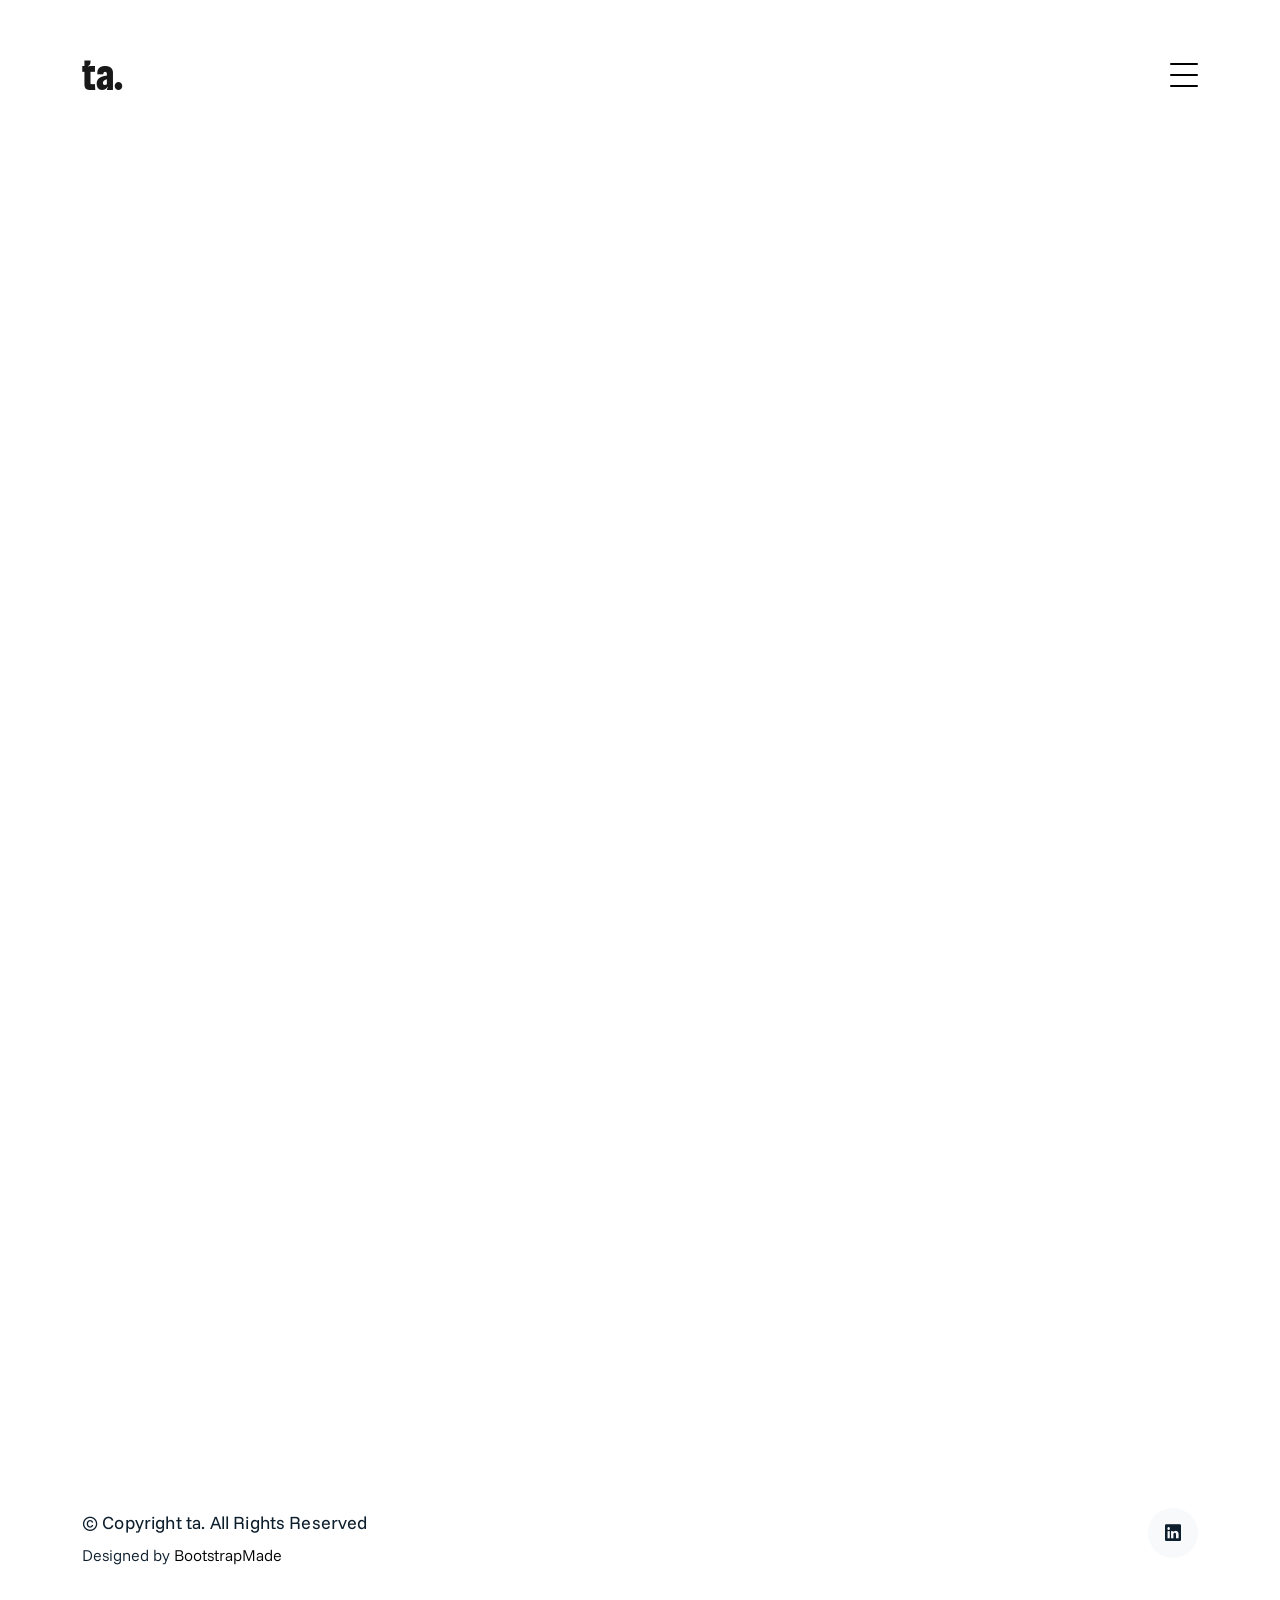
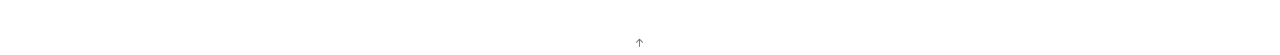
==== about.html @ cf8adab6 "shorten skills" ====
<!DOCTYPE html>
<html lang="en">

<head>
  <meta charset="utf-8">
  <meta content="width=device-width, initial-scale=1.0" name="viewport">

  <title>ta. - About</title>
  <meta content="" name="description">
  <meta content="" name="keywords">

  <!-- Favicons -->
  <link href="assets/img/favicon.png" rel="icon">
  <link href="assets/img/apple-touch-icon.png" rel="apple-touch-icon">

  <!-- Google Fonts -->
  <link rel="preconnect" href="https://fonts.googleapis.com">
  <link rel="preconnect" href="https://fonts.gstatic.com" crossorigin>
  <link href="https://fonts.googleapis.com/css2?family=Boldonse&family=Funnel+Sans:ital,wght@0,300..800;1,300..800&display=swap" rel="stylesheet">
    

  <!-- Vendor CSS Files -->
  <link href="assets/vendor/aos/aos.css" rel="stylesheet">
  <link href="assets/vendor/bootstrap/css/bootstrap.min.css" rel="stylesheet">
  <link href="assets/vendor/bootstrap-icons/bootstrap-icons.css" rel="stylesheet">
  <link href="assets/vendor/swiper/swiper-bundle.min.css" rel="stylesheet">

  <!-- Template Main CSS File -->
  <link href="assets/css/style.css" rel="stylesheet">

  <!-- =======================================================
  * Template Name: MyPortfolio - v4.6.0
  * Template URL: https://bootstrapmade.com/myportfolio-bootstrap-portfolio-website-template/
  * Author: BootstrapMade.com
  * License: https://bootstrapmade.com/license/
  ======================================================== -->
</head>

<body>

  <!-- ======= Navbar ======= -->
  <div class="collapse navbar-collapse custom-navmenu" id="main-navbar">
    <div class="container py-2 py-md-5">
      <div class="row align-items-start">
        <div class="col-md-2">
          <ul class="custom-menu">
            <li class="active"><a href="index.html">Home</a></li>
            <li><a href="about.html">About Me</a></li>
            <!-- <li><a href="services.html">Services</a></li> -->
            <!-- <li><a href="works.html">Projects</a></li> -->
            <!-- <li><a href="contact.html">Contact</a></li> -->
          </ul>
        </div>
        <div class="col-md-6 d-none d-md-block  mr-auto">
          <div class="tweet d-flex">
            <!-- <a class="bi bi-twitter text-white mt-2 mr-3" href="https://twitter.com/tim_abiok">&nbsp;</a> -->
            <a class="bi bi-linkedin text-white mt-2 mr-3" href="https://www.linkedin.com/in/tim-abiok/">&nbsp;</a>
            <!-- <a class="bi bi-instagram text-white mt-2 mr-3" href="https://www.instagram.com/a.bi.ok/">&nbsp;</a> -->
            <a class="bi bi-github text-white mt-2 mr-3" href="https://github.com/a-bi-ok">&nbsp;</a>
            <!-- <a class="bi bi-facebook text-white mt-2 mr-3" href="https://www.facebook.com/Tim.Abiok">&nbsp;</a> -->

            <div>
              <!--<p><em><a href="#">t.co/v82jsk</a></em></p>-->
            </div>
          </div>
        </div>
        <div class="col-md-4 d-none d-md-block">
          <h3>Let's collaborate</h3>
          <p>I am a knowledge ethusiast passionate about learning and sharing. Send me an email at <br> <a href="#">tim.abiok@gmail.com</a></p>
        </div>
      </div>

    </div>
  </div>

  <nav class="navbar navbar-light custom-navbar">
    <div class="container">
      <a class="navbar-brand boldonse-regular" href="index.html">ta.</a>
      <a href="#" class="burger" data-bs-toggle="collapse" data-bs-target="#main-navbar">
        <span></span>
      </a>
    </div>
  </nav>

  <main id="main">

    <section class="section pb-5">
      <div class="container">
        <div class="row mb-5 align-items-end">
          <div class="col-md-6" data-aos="fade-up">

            <h2>About Me</h2>
            <p class="mb-0">I'm a full-stack engineer dedicated to delivering enterprise cloud native solutions.</p>
          </div>

        </div>

        <div class="row">
          <div class="col-md-4 ml-auto order-2" data-aos="fade-up">
            <h3 class="h3 mb-4">Skills</h3>
            <ul class="list-unstyled">
              <li class="mb-3">
                <div class="d-flex mb-1">
                  <strong>Java - Spring/Weka</strong>
                  <span class="ml-auto">80%</span>
                </div>
                <div class="progress custom-progress">
                  <div class="progress-bar" role="progressbar" style="width: 80%" aria-valuenow="80" aria-valuemin="0" aria-valuemax="100"></div>
                </div>
              </li>
              <li class="mb-3">
                <div class="d-flex mb-1">
                  <strong>ESRI</strong>
                  <span class="ml-auto">80%</span>
                </div>
                <div class="progress custom-progress">
                  <div class="progress-bar" role="progressbar" style="width: 80%" aria-valuenow="80" aria-valuemin="0" aria-valuemax="100"></div>
                </div>
              </li>
              <li class="mb-3">
                <div class="d-flex mb-1">
                  <strong>Databases - sql/nosql</strong>
                  <span class="ml-auto">96%</span>
                </div>
                <div class="progress custom-progress">
                  <div class="progress-bar" role="progressbar" style="width: 96%" aria-valuenow="96" aria-valuemin="0" aria-valuemax="100"></div>
                </div>
              </li>
              <li class="mb-3">
                <div class="d-flex mb-1">
                  <strong>HTML5/CSS3</strong>
                  <span class="ml-auto">99%</span>
                </div>
                <div class="progress custom-progress">
                  <div class="progress-bar" role="progressbar" style="width: 99%" aria-valuenow="99" aria-valuemin="0" aria-valuemax="100"></div>
                </div>
              </li>
              <li class="mb-3">
                <div class="d-flex mb-1">
                  <strong>Javascript - NodeJS/React/TypeScript</strong>
                  <span class="ml-auto">87%</span>
                </div>
                <div class="progress custom-progress">
                  <div class="progress-bar" role="progressbar" style="width: 87%" aria-valuenow="87" aria-valuemin="0" aria-valuemax="100"></div>
                </div>
              </li>
              <li class="mb-3">
                <div class="d-flex mb-1">
                  <strong>Python - Kedro/Pandas</strong>
                  <span class="ml-auto">85%</span>
                </div>
                <div class="progress custom-progress">
                  <div class="progress-bar" role="progressbar" style="width: 85%" aria-valuenow="85" aria-valuemin="0" aria-valuemax="100"></div>
                </div>
              </li>
              <li class="mb-3">
                <div class="d-flex mb-1">
                  <strong>Scripting - Shell/Ansible</strong>
                  <span class="ml-auto">88%</span>
                </div>
                <div class="progress custom-progress">
                  <div class="progress-bar" role="progressbar" style="width: 88%" aria-valuenow="88" aria-valuemin="0" aria-valuemax="100"></div>
                </div>
              </li>
              <li class="mb-3">
                <div class="d-flex mb-1">
                  <strong>Containerization - EKS/ECS</strong>
                  <span class="ml-auto">80%</span>
                </div>
                <div class="progress custom-progress">
                  <div class="progress-bar" role="progressbar" style="width: 80%" aria-valuenow="80" aria-valuemin="0" aria-valuemax="100"></div>
                </div>
              </li>
              <li class="mb-3">
                <div class="d-flex mb-1">
                  <strong>Cloud - AWS/GCP</strong>
                  <span class="ml-auto">70%</span>
                </div>
                <div class="progress custom-progress">
                  <div class="progress-bar" role="progressbar" style="width: 70%" aria-valuenow="70" aria-valuemin="0" aria-valuemax="100"></div>
                </div>
              </li>
              <li class="mb-3">
                <div class="d-flex mb-1">
                  <strong>CI/CD Pipelines- GitHub/GitLab</strong>
                  <span class="ml-auto">70%</span>
                </div>
                <div class="progress custom-progress">
                  <div class="progress-bar" role="progressbar" style="width: 70%" aria-valuenow="70" aria-valuemin="0" aria-valuemax="100"></div>
                </div>
              </li>
              <li class="mb-3">
                <div class="d-flex mb-1">
                  <strong>Terraform/Cloudformation</strong>
                  <span class="ml-auto">90%</span>
                </div>
                <div class="progress custom-progress">
                  <div class="progress-bar" role="progressbar" style="width: 90%" aria-valuenow="90" aria-valuemin="0" aria-valuemax="100"></div>
                </div>
              </li>
            </ul>
          </div>

          <div class="col-md-7 mb-5 mb-md-0" data-aos="fade-up">
            <p><img src="assets/img/person_1_sq.png" alt="Image" class="img-fluid"></p>
            <p>I am a Cloud Engineer at Booz Allen Hamilton, holding a Master of Science in Software Development from Boston University and a Bachelor of Science in Geological Engineering from the Kwame Nkrumah University of Science and Technology in Ghana.
            </p>
            <p>I began my career as a GIS Geologist, leading multicultural teams for fortune 100 gold mining companies, and later served in the U.S. Navy. I transitioned into software engineering as a ServiceNow developer before moving into cloud engineering. In this role, I have designed and implemented cloud-native architectures on AWS, GCS and AZURE while working with both McKinsey & Company and Booz Allen Hamilton, applying modern technologies to solve complex business challenges.
            </p>
            <p><a href="assets/doc/TIMOTHY-ABIOK-RESUME.docx" class="readmore">Download my CV</a></p>
          </div>

        </div>

      </div>

    </section>

  </main><!-- End #main -->

  <!-- ======= Footer ======= -->
  <footer class="footer" role="contentinfo">
    <div class="container">
      <div class="row">
        <div class="col-sm-6">
          <p class="mb-1">&copy; Copyright ta. All Rights Reserved</p>
          <div class="credits">
            <!--
            All the links in the footer should remain intact.
            You can delete the links only if you purchased the pro version.
            Licensing information: https://bootstrapmade.com/license/
            Purchase the pro version with working PHP/AJAX contact form: https://bootstrapmade.com/buy/?theme=MyPortfolio
          -->
            Designed by <a href="https://bootstrapmade.com/">BootstrapMade</a>
          </div>
        </div>
        <div class="col-sm-6 social text-md-end">
          <!-- <a href="#"><span class="bi bi-twitter"></span></a> -->
          <!-- <a href="#"><span class="bi bi-facebook"></span></a> -->
          <!-- <a href="#"><span class="bi bi-instagram"></span></a> -->
          <a href="#"><span class="bi bi-linkedin"></span></a>
        </div>
      </div>
    </div>
  </footer>

  <a href="#" class="back-to-top d-flex align-items-center justify-content-center"><i class="bi bi-arrow-up-short"></i></a>

  <!-- Vendor JS Files -->
  <script src="assets/vendor/aos/aos.js"></script>
  <script src="assets/vendor/bootstrap/js/bootstrap.bundle.min.js"></script>
  <script src="assets/vendor/isotope-layout/isotope.pkgd.min.js"></script>
  <script src="assets/vendor/php-email-form/validate.js"></script>
  <script src="assets/vendor/swiper/swiper-bundle.min.js"></script>

  <!-- Template Main JS File -->
  <script src="assets/js/main.js"></script>

</body>

</html>
---- assets/css/style.css ----
/**
* Template Name: MyPortfolio - v4.6.0
* Template URL: https://bootstrapmade.com/myportfolio-bootstrap-portfolio-website-template/
* Author: BootstrapMade.com
* License: https://bootstrapmade.com/license/
*/

/*--------------------------------------------------------------
# General
--------------------------------------------------------------*/
body {
  font-family: "Funnel Sans", sans-serif;
  color: #0d1e2d;
  font-optical-sizing: auto;
  font-weight: 300;
}

p {
  font-optical-sizing: auto;
  font-weight: 400;
  font-style: normal;
  font-size: 1.125rem;      /* ~18px */
  line-height: 1.7;         /* airy like Medium */
  letter-spacing: 0.01rem;  /* subtle */
}

a {
  color: #777;
  text-decoration: none;
}

a:hover {
  color: #000;
}

h1, h2, h3, h4, h5, h6, .font-heading {
  font-family: "Funnel Sans", sans-serif;
  font-optical-sizing: auto;
  font-style: normal;
}

.section {
  padding: 7rem 0;
}

.boldonse-regular {
  font-family: "Boldonse", system-ui;
  font-weight: 400;
  font-style: normal;
}


.filters a {
  text-decoration: none;
  color: #000;
  display: inline-block;
  padding-left: 10px;
  padding-right: 10px;
  position: relative;
}
.filters a:hover, .filters a:focus, .filters a:active {
  text-decoration: none;
}
.filters a:hover:before {
  content: "";
  position: absolute;
  left: 10px;
  right: 10px;
  bottom: 0;
  height: 1px;
  background-color: #000;
}
.filters a.active {
  color: #000;
}
.filters a.active:before {
  content: "";
  position: absolute;
  left: 10px;
  right: 10px;
  bottom: 0;
  height: 1px;
  background-color: #000;
}

.item {
  border: none;
  margin-bottom: 30px;
}
.item .item-wrap {
  display: block;
  position: relative;
  overflow: hidden;
}
.item .item-wrap:after {
  z-index: 2;
  position: absolute;
  content: "";
  top: 0;
  left: 0;
  right: 0;
  bottom: 0;
  background: rgba(0, 0, 0, 0.4);
  visibility: hidden;
  opacity: 0;
  transition: 0.3s all ease-in-out;
}
.item .item-wrap img {
  transition: 0.3s transform ease;
  transform: scale(1);
}
.item .item-wrap > .work-info {
  position: absolute;
  top: 50%;
  width: 100%;
  text-align: center;
  z-index: 3;
  transform: translateY(-50%);
  color: #fff;
  opacity: 0;
  visibility: hidden;
  margin-top: 20px;
  transition: 0.3s all ease;
}
.item .item-wrap > .work-info h3 {
  font-size: 20px;
  margin-bottom: 0;
}
.item .item-wrap > .work-info span {
  font-size: 14px;
  text-transform: uppercase;
  letter-spacing: 0.2rem;
}
.item .item-wrap:hover {
  text-decoration: none;
}
.item .item-wrap:hover img {
  transform: scale(1.05);
}
.item .item-wrap:hover:after {
  opacity: 1;
  visibility: visible;
}
.item .item-wrap:hover .work-info {
  margin-top: 0px;
  opacity: 1;
  visibility: visible;
}

.testimonial-wrap {
  padding: 50px 50px 80px 50px;
  background: #eceff2;
}
.testimonial-wrap .testimonial {
  text-align: center;
  max-width: 500px;
  margin: 0 auto;
}
.testimonial-wrap .testimonial img {
  border-radius: 50%;
  width: 120px;
  margin: 0 auto 30px auto;
}
.testimonial-wrap .testimonial blockquote p {
  font-size: 20px;
}

.h3 {
  font-size: 20px;
}

.h4 {
  font-size: 16px;
}

.heading {
  font-size: 28px;
}

.readmore {
  display: inline-block;
  border: 1px solid #000;
  padding: 10px 15px;
  font-size: 12px;
  text-transform: uppercase;
  color: #000;
  transition: 0.2s all ease;
  font-weight: 700;
}
.readmore:active, .readmore:focus, .readmore:hover {
  outline: none;
}
.readmore:hover {
  color: #fff;
  text-decoration: none;
  background: #000;
}

.testimonials-slider .swiper-pagination {
  margin-top: -60px;
  position: relative;
}
.testimonials-slider .swiper-pagination .swiper-pagination-bullet {
  width: 12px;
  height: 12px;
  background-color: rgba(13, 30, 45, 0.3);
  opacity: 1;
}
.testimonials-slider .swiper-pagination .swiper-pagination-bullet-active {
  background-color: rgba(13, 30, 45, 0.6);
}

.sticky-content {
  position: sticky;
  position: -webkit-sticky;
  top: 0;
  /* required */
}

.list-line li {
  margin-bottom: 10px;
  position: relative;
  padding-left: 30px;
}
.list-line li:before {
  content: "";
  position: absolute;
  left: 0;
  top: 0.7rem;
  width: 10px;
  height: 2px;
  background: #000;
}

.form-control {
  border-radius: 0;
  background: #f8f9fa;
  border: 1px solid transparent;
  padding-top: 10px !important;
  padding-bottom: 10px !important;
}
.form-control:active, .form-control:focus {
  background: #eff1f4;
  outline: none;
  box-shadow: none;
  border: 1px solid transparent;
}

.custom-progress {
  height: 7px;
  border-radius: 0;
}
.custom-progress .progress-bar {
  background: #000;
}

/* Services */
.services i {
  font-size: 40px;
}
.services h4 {
  padding-top: 10px;
}

/* Contact Form */
.php-email-form .error-message {
  display: none;
  color: #fff;
  background: #ed3c0d;
  text-align: left;
  padding: 15px;
  font-weight: 600;
}
.php-email-form .error-message br + br {
  margin-top: 25px;
}
.php-email-form .sent-message {
  display: none;
  color: #fff;
  background: #18d26e;
  text-align: center;
  padding: 15px;
  font-weight: 600;
}
.php-email-form .loading {
  display: none;
  background: #fff;
  text-align: center;
  padding: 15px;
}
.php-email-form .loading:before {
  content: "";
  display: inline-block;
  border-radius: 50%;
  width: 24px;
  height: 24px;
  margin: 0 10px -6px 0;
  border: 3px solid #18d26e;
  border-top-color: #eee;
  -webkit-animation: animate-loading 1s linear infinite;
  animation: animate-loading 1s linear infinite;
}

@-webkit-keyframes animate-loading {
  0% {
    transform: rotate(0deg);
  }
  100% {
    transform: rotate(360deg);
  }
}

@keyframes animate-loading {
  0% {
    transform: rotate(0deg);
  }
  100% {
    transform: rotate(360deg);
  }
}
/*--------------------------------------------------------------
# Header
--------------------------------------------------------------*/
/* Custom Navmenu */
.custom-navmenu {
  background: #0d1e2d;
}
.custom-navmenu .custom-menu, .custom-navmenu .custom-menu li {
  padding: 0;
  margin: 0;
  list-style: none;
}
.custom-navmenu .custom-menu li {
  margin-bottom: 0;
  font-size: 20px;
}
.custom-navmenu .custom-menu li a {
  color: #fff;
  padding: 10px 0 !important;
}
.custom-navmenu .custom-menu li a:hover {
  text-decoration: none;
}
.custom-navmenu .custom-menu li.active a {
  text-decoration: underline;
}
.custom-navmenu h3 {
  font-size: 20px;
  color: #fff;
}
.custom-navmenu p {
  color: rgba(255, 255, 255, 0.6);
}
.custom-navmenu a {
  color: rgba(255, 255, 255, 0.7);
}
.custom-navmenu a:hover {
  color: #fff;
}

/* Custom Navbar */
.custom-navbar {
  padding-top: 50px;
  width: 100%;
}
@media (max-width: 780px) {
  .custom-navbar > .container {
    padding-right: 0;
    padding-left: 0;
  }
}
.custom-navbar .navbar-brand {
  font-size: 1.7rem;
}

/* Burger */
.burger {
  width: 28px;
  height: 32px;
  cursor: pointer;
  position: relative;
}

.burger:before, .burger span, .burger:after {
  width: 100%;
  height: 2px;
  display: block;
  background: #000;
  border-radius: 2px;
  position: absolute;
  opacity: 1;
}

.burger:before, .burger:after {
  transition: top 0.35s cubic-bezier(0.23, 1, 0.32, 1), transform 0.35s cubic-bezier(0.23, 1, 0.32, 1), opacity 0.35s cubic-bezier(0.23, 1, 0.32, 1), background-color 1.15s cubic-bezier(0.86, 0, 0.07, 1);
  -webkit-transition: top 0.35s cubic-bezier(0.23, 1, 0.32, 1), -webkit-transform 0.35s cubic-bezier(0.23, 1, 0.32, 1), opacity 0.35s cubic-bezier(0.23, 1, 0.32, 1), background-color 1.15s cubic-bezier(0.86, 0, 0.07, 1);
  content: "";
}

.burger:before {
  top: 4px;
}

.burger span {
  top: 15px;
}

.burger:after {
  top: 26px;
}

/* Hover */
.burger:hover:before {
  top: 7px;
}

.burger:hover:after {
  top: 23px;
}

/* Click */
.burger.active span {
  opacity: 0;
}

.burger.active:before, .burger.active:after {
  top: 40%;
}

.burger.active:before {
  transform: rotate(45deg);
}

.burger.active:after {
  transform: rotate(-45deg);
}

.burger:focus {
  outline: none;
}

/*--------------------------------------------------------------
# Footer
--------------------------------------------------------------*/
.footer {
  padding: 0 0 4rem 0;
}
.footer a {
  color: #000;
}

.social a {
  display: inline-block;
  width: 50px;
  height: 50px;
  border-radius: 50%;
  background: #f8f9fa;
  position: relative;
  text-align: center;
  color: #0d1e2d;
}
.social a span {
  display: inline-block;
  left: 50%;
  position: absolute;
  top: 50%;
  transform: translate(-50%, -50%);
}
.social a:hover {
  color: #000;
}
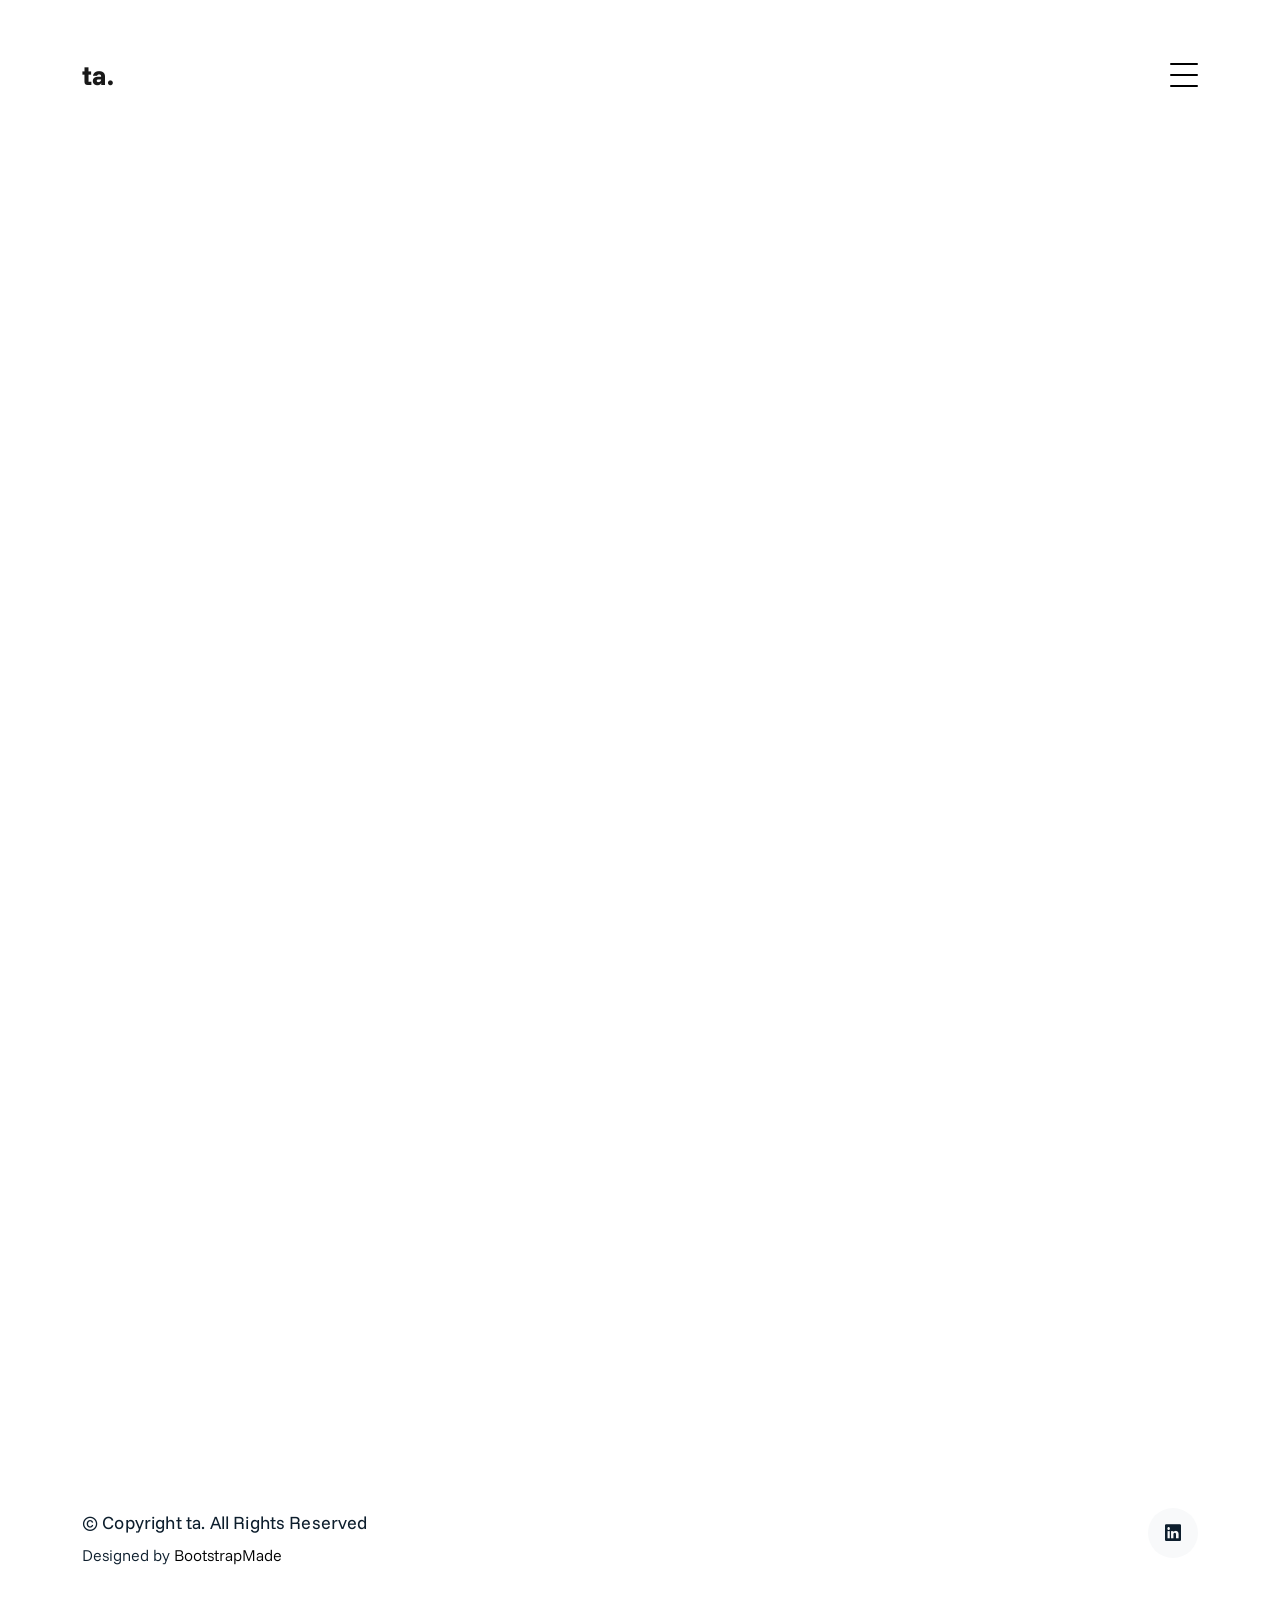
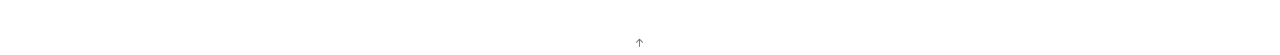
==== commit b1f2b034: "fix fonts" ====
--- a/about.html
+++ b/about.html
@@ -14,10 +14,10 @@
   <link href="assets/img/apple-touch-icon.png" rel="apple-touch-icon">
 
   <!-- Google Fonts -->
-  <link rel="preconnect" href="https://fonts.googleapis.com">
-  <link rel="preconnect" href="https://fonts.gstatic.com" crossorigin>
-  <link href="https://fonts.googleapis.com/css2?family=Boldonse&family=Funnel+Sans:ital,wght@0,300..800;1,300..800&display=swap" rel="stylesheet">
-    
+ <link rel="preconnect" href="https://fonts.googleapis.com">
+ <link rel="preconnect" href="https://fonts.gstatic.com" crossorigin>
+ <link href="https://fonts.googleapis.com/css2?family=Funnel+Sans:ital,wght@0,300..800;1,300..800&display=swap" rel="stylesheet">
+
 
   <!-- Vendor CSS Files -->
   <link href="assets/vendor/aos/aos.css" rel="stylesheet">
@@ -101,7 +101,7 @@
             <ul class="list-unstyled">
               <li class="mb-3">
                 <div class="d-flex mb-1">
-                  <strong>Java - Spring/Weka</strong>
+                  <strong>Java - Spring|Weka&nbsp;</strong>
                   <span class="ml-auto">80%</span>
                 </div>
                 <div class="progress custom-progress">
@@ -110,7 +110,7 @@
               </li>
               <li class="mb-3">
                 <div class="d-flex mb-1">
-                  <strong>ESRI</strong>
+                  <strong>ESRI&nbsp;</strong>
                   <span class="ml-auto">80%</span>
                 </div>
                 <div class="progress custom-progress">
@@ -119,7 +119,7 @@
               </li>
               <li class="mb-3">
                 <div class="d-flex mb-1">
-                  <strong>Databases - sql/nosql</strong>
+                  <strong>Databases - sql|nosql &nbsp;</strong>
                   <span class="ml-auto">96%</span>
                 </div>
                 <div class="progress custom-progress">
@@ -128,7 +128,7 @@
               </li>
               <li class="mb-3">
                 <div class="d-flex mb-1">
-                  <strong>HTML5/CSS3</strong>
+                  <strong>HTML5|CSS3&nbsp;</strong>
                   <span class="ml-auto">99%</span>
                 </div>
                 <div class="progress custom-progress">
@@ -137,7 +137,7 @@
               </li>
               <li class="mb-3">
                 <div class="d-flex mb-1">
-                  <strong>Javascript - NodeJS/React/TypeScript</strong>
+                  <strong>Javascript - NodeJS|React|TypeScript&nbsp;</strong>
                   <span class="ml-auto">87%</span>
                 </div>
                 <div class="progress custom-progress">
@@ -146,7 +146,7 @@
               </li>
               <li class="mb-3">
                 <div class="d-flex mb-1">
-                  <strong>Python - Kedro/Pandas</strong>
+                  <strong>Python - Kedro|Pandas</strong>
                   <span class="ml-auto">85%</span>
                 </div>
                 <div class="progress custom-progress">
@@ -155,7 +155,7 @@
               </li>
               <li class="mb-3">
                 <div class="d-flex mb-1">
-                  <strong>Scripting - Shell/Ansible</strong>
+                  <strong>Scripting - Shell|Ansible&nbsp;</strong>
                   <span class="ml-auto">88%</span>
                 </div>
                 <div class="progress custom-progress">
@@ -164,7 +164,7 @@
               </li>
               <li class="mb-3">
                 <div class="d-flex mb-1">
-                  <strong>Containerization - EKS/ECS</strong>
+                  <strong>Containerization - EKS|ECS|Docker&nbsp;</strong>
                   <span class="ml-auto">80%</span>
                 </div>
                 <div class="progress custom-progress">
@@ -173,7 +173,7 @@
               </li>
               <li class="mb-3">
                 <div class="d-flex mb-1">
-                  <strong>Cloud - AWS/GCP</strong>
+                  <strong>Cloud - AWS|GCP|Azure&nbsp;</strong>
                   <span class="ml-auto">70%</span>
                 </div>
                 <div class="progress custom-progress">
@@ -182,7 +182,7 @@
               </li>
               <li class="mb-3">
                 <div class="d-flex mb-1">
-                  <strong>CI/CD Pipelines- GitHub/GitLab</strong>
+                  <strong>CI/CD Pipelines- GitHub|GitLab&nbsp;</strong>
                   <span class="ml-auto">70%</span>
                 </div>
                 <div class="progress custom-progress">
@@ -191,7 +191,7 @@
               </li>
               <li class="mb-3">
                 <div class="d-flex mb-1">
-                  <strong>Terraform/Cloudformation</strong>
+                  <strong>Terraform|Cloudformation&nbsp;</strong>
                   <span class="ml-auto">90%</span>
                 </div>
                 <div class="progress custom-progress">
--- a/assets/css/style.css
+++ b/assets/css/style.css
@@ -44,9 +44,9 @@
 }
 
 .boldonse-regular {
-  font-family: "Boldonse", system-ui;
-  font-weight: 400;
-  font-style: normal;
+  font-family: "Funnel Sans", sans-serif;
+  font-style: bold;
+  font-weight: 800;
 }
 
 
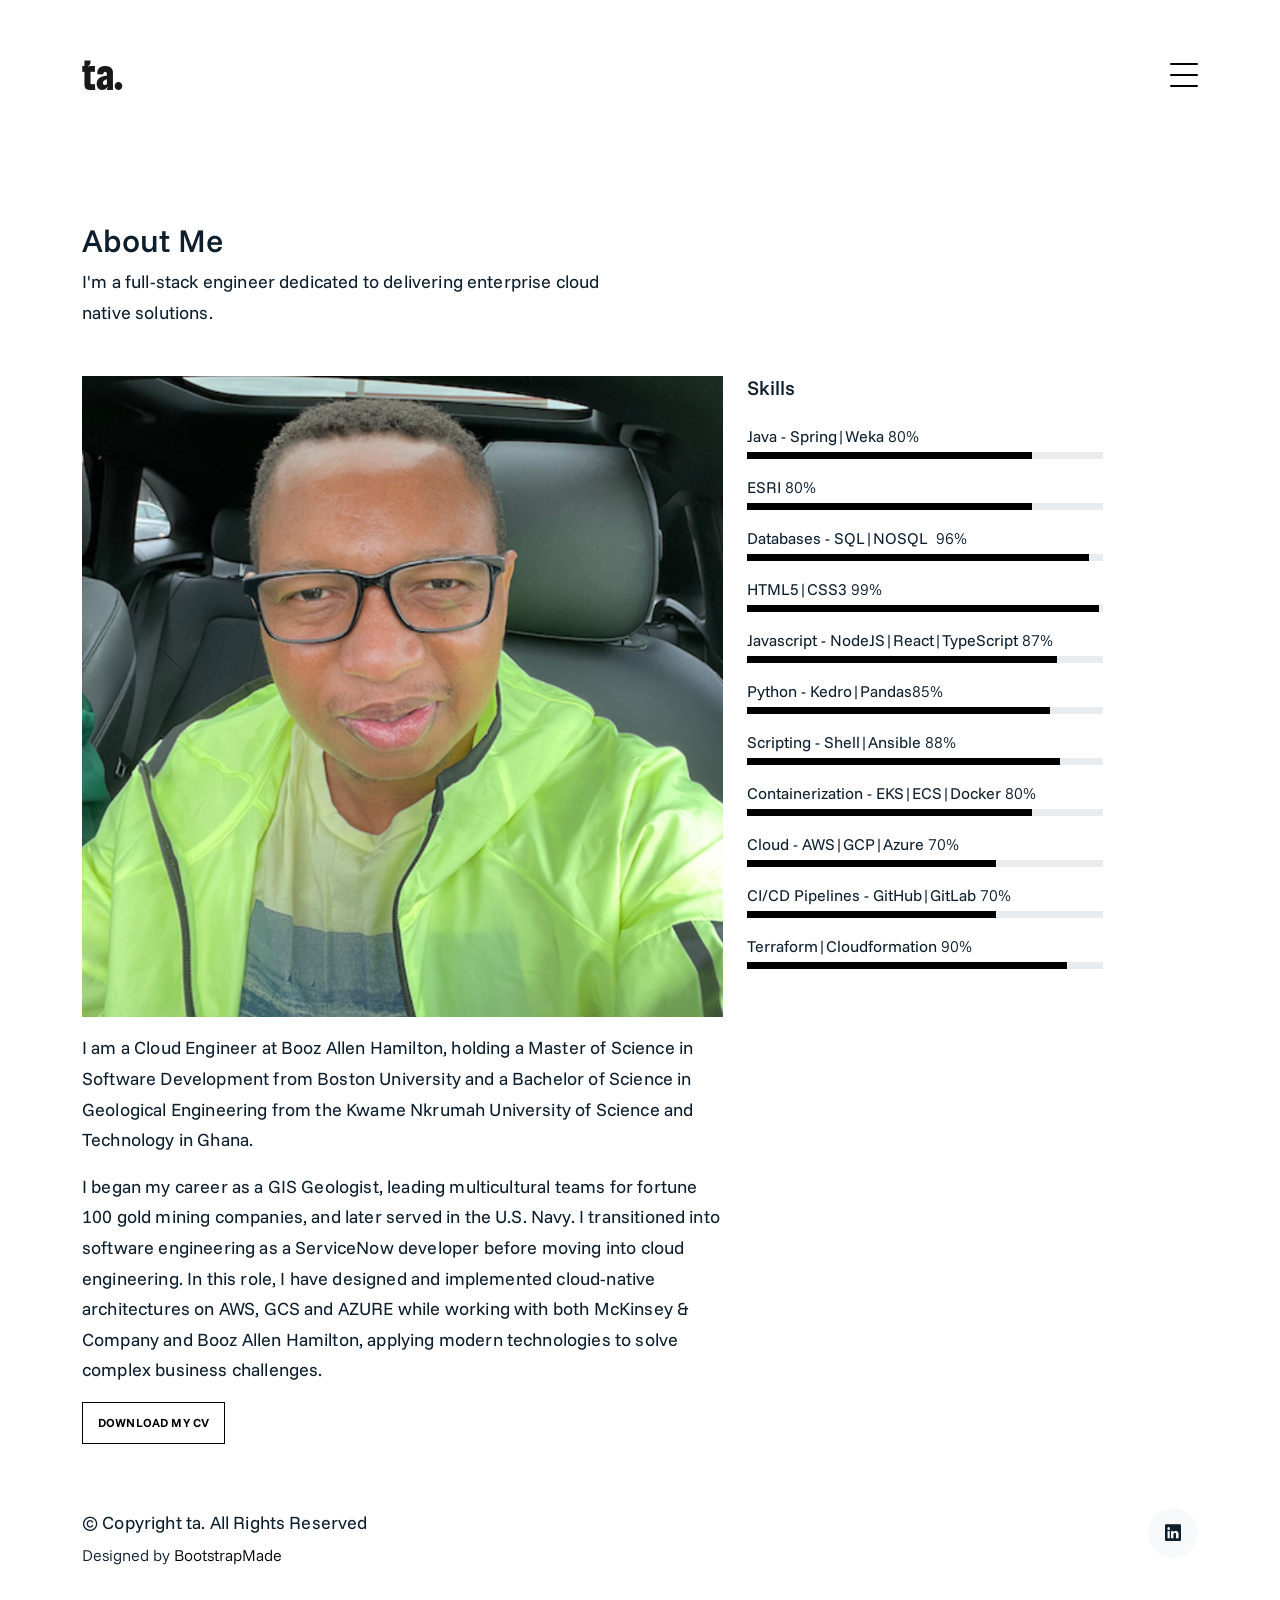
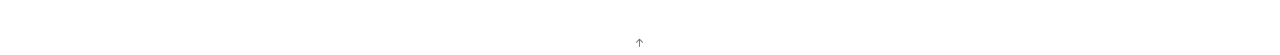
==== commit e630af7c: "update style" ====
--- a/about.html
+++ b/about.html
@@ -14,10 +14,9 @@
   <link href="assets/img/apple-touch-icon.png" rel="apple-touch-icon">
 
   <!-- Google Fonts -->
- <link rel="preconnect" href="https://fonts.googleapis.com">
- <link rel="preconnect" href="https://fonts.gstatic.com" crossorigin>
- <link href="https://fonts.googleapis.com/css2?family=Funnel+Sans:ital,wght@0,300..800;1,300..800&display=swap" rel="stylesheet">
-
+  <link rel="preconnect" href="https://fonts.googleapis.com">
+  <link rel="preconnect" href="https://fonts.gstatic.com" crossorigin>
+  <link href="https://fonts.googleapis.com/css2?family=Boldonse&family=Funnel+Sans:ital,wght@0,300..800;1,300..800&display=swap" rel="stylesheet">
 
   <!-- Vendor CSS Files -->
   <link href="assets/vendor/aos/aos.css" rel="stylesheet">
@@ -119,7 +118,7 @@
               </li>
               <li class="mb-3">
                 <div class="d-flex mb-1">
-                  <strong>Databases - sql|nosql &nbsp;</strong>
+                  <strong>Databases - SQL|NOSQL &nbsp;</strong>
                   <span class="ml-auto">96%</span>
                 </div>
                 <div class="progress custom-progress">
@@ -182,7 +181,7 @@
               </li>
               <li class="mb-3">
                 <div class="d-flex mb-1">
-                  <strong>CI/CD Pipelines- GitHub|GitLab&nbsp;</strong>
+                  <strong>CI/CD Pipelines - GitHub|GitLab&nbsp;</strong>
                   <span class="ml-auto">70%</span>
                 </div>
                 <div class="progress custom-progress">
--- a/assets/css/style.css
+++ b/assets/css/style.css
@@ -44,9 +44,9 @@
 }
 
 .boldonse-regular {
-  font-family: "Funnel Sans", sans-serif;
-  font-style: bold;
-  font-weight: 800;
+  font-family: "Boldonse", system-ui;
+  font-weight: 400;
+  font-style: normal;
 }
 
 
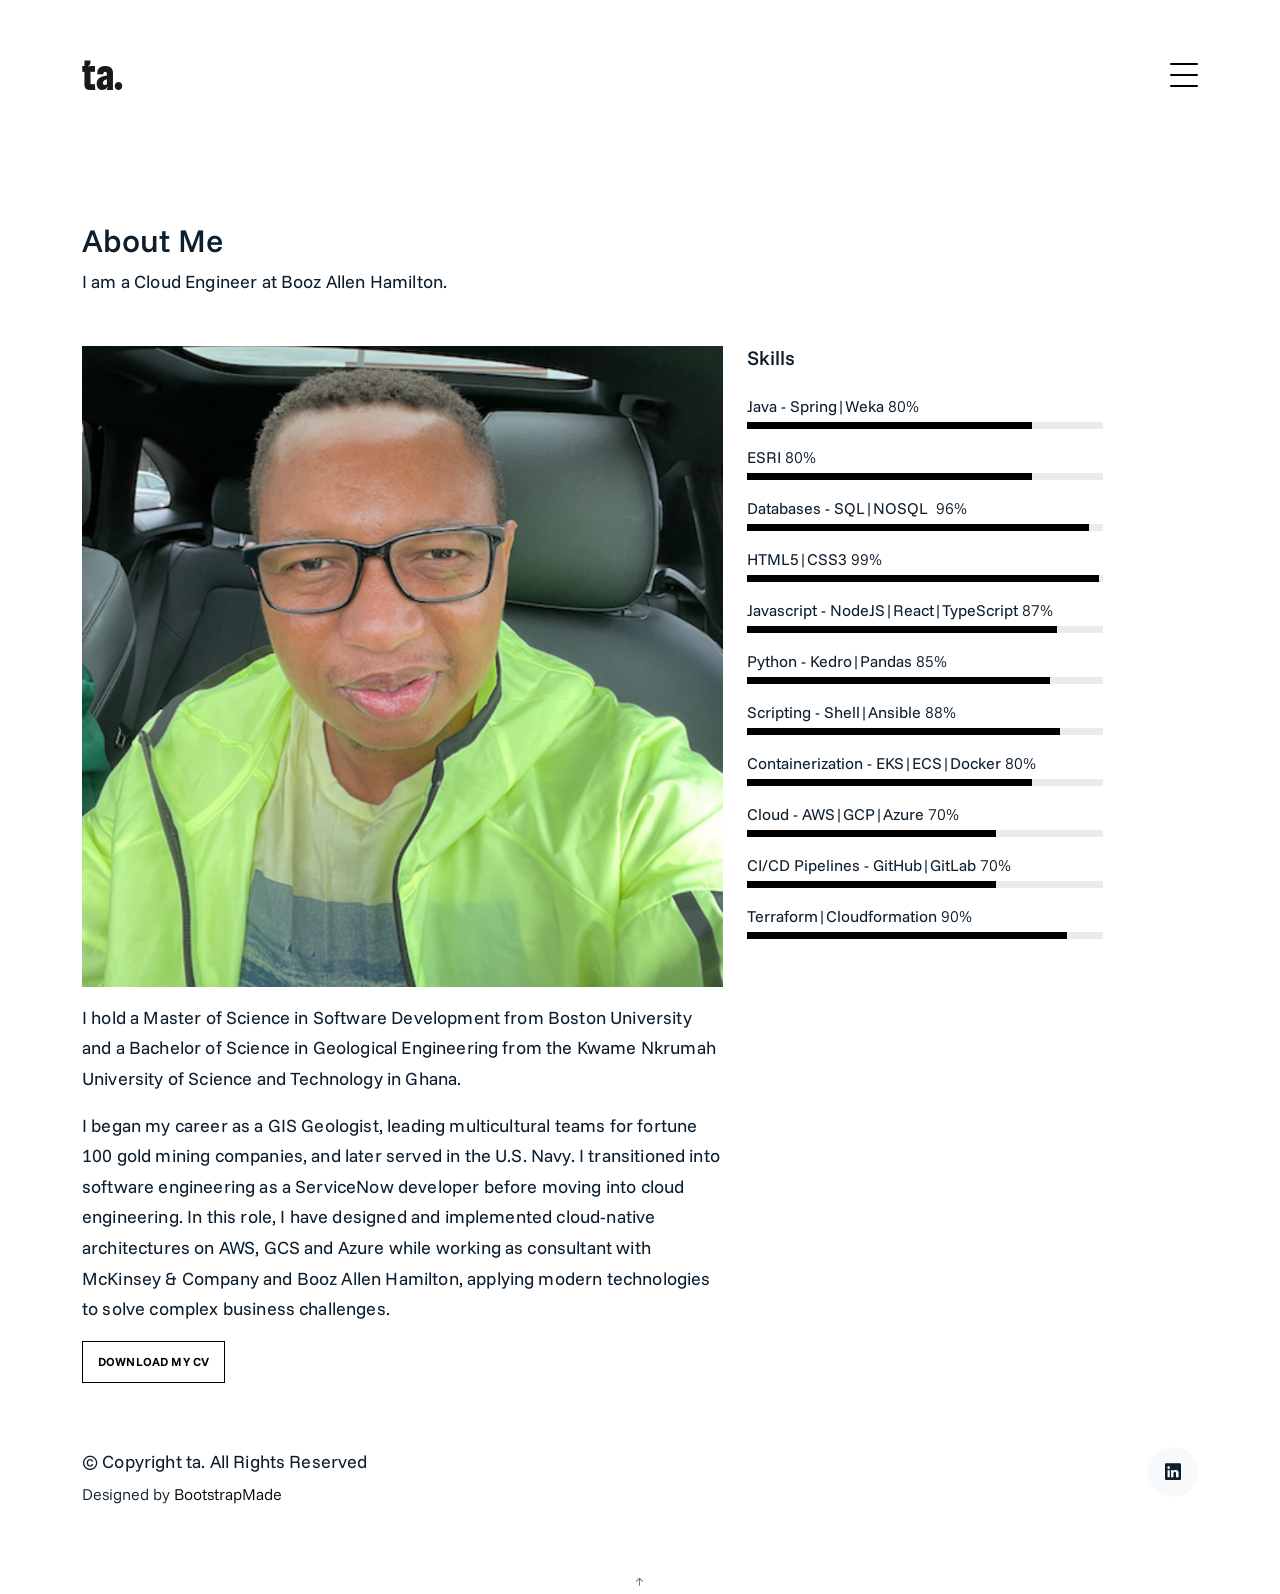
==== commit 1cf244b6: "update article page" ====
--- a/about.html
+++ b/about.html
@@ -89,7 +89,7 @@
           <div class="col-md-6" data-aos="fade-up">
 
             <h2>About Me</h2>
-            <p class="mb-0">I'm a full-stack engineer dedicated to delivering enterprise cloud native solutions.</p>
+            <p class="mb-0">I am a Cloud Engineer at Booz Allen Hamilton.</p>
           </div>
 
         </div>
@@ -145,7 +145,7 @@
               </li>
               <li class="mb-3">
                 <div class="d-flex mb-1">
-                  <strong>Python - Kedro|Pandas</strong>
+                  <strong>Python - Kedro|Pandas&nbsp;</strong>
                   <span class="ml-auto">85%</span>
                 </div>
                 <div class="progress custom-progress">
@@ -202,9 +202,9 @@
 
           <div class="col-md-7 mb-5 mb-md-0" data-aos="fade-up">
             <p><img src="assets/img/person_1_sq.png" alt="Image" class="img-fluid"></p>
-            <p>I am a Cloud Engineer at Booz Allen Hamilton, holding a Master of Science in Software Development from Boston University and a Bachelor of Science in Geological Engineering from the Kwame Nkrumah University of Science and Technology in Ghana.
+            <p>I hold a Master of Science in Software Development from Boston University and a Bachelor of Science in Geological Engineering from the Kwame Nkrumah University of Science and Technology in Ghana.
             </p>
-            <p>I began my career as a GIS Geologist, leading multicultural teams for fortune 100 gold mining companies, and later served in the U.S. Navy. I transitioned into software engineering as a ServiceNow developer before moving into cloud engineering. In this role, I have designed and implemented cloud-native architectures on AWS, GCS and AZURE while working with both McKinsey & Company and Booz Allen Hamilton, applying modern technologies to solve complex business challenges.
+            <p>I began my career as a GIS Geologist, leading multicultural teams for fortune 100 gold mining companies, and later served in the U.S. Navy. I transitioned into software engineering as a ServiceNow developer before moving into cloud engineering. In this role, I have designed and implemented cloud-native architectures on AWS, GCS and Azure while working as consultant with McKinsey & Company and Booz Allen Hamilton, applying modern technologies to solve complex business challenges.
             </p>
             <p><a href="assets/doc/TIMOTHY-ABIOK-RESUME.docx" class="readmore">Download my CV</a></p>
           </div>
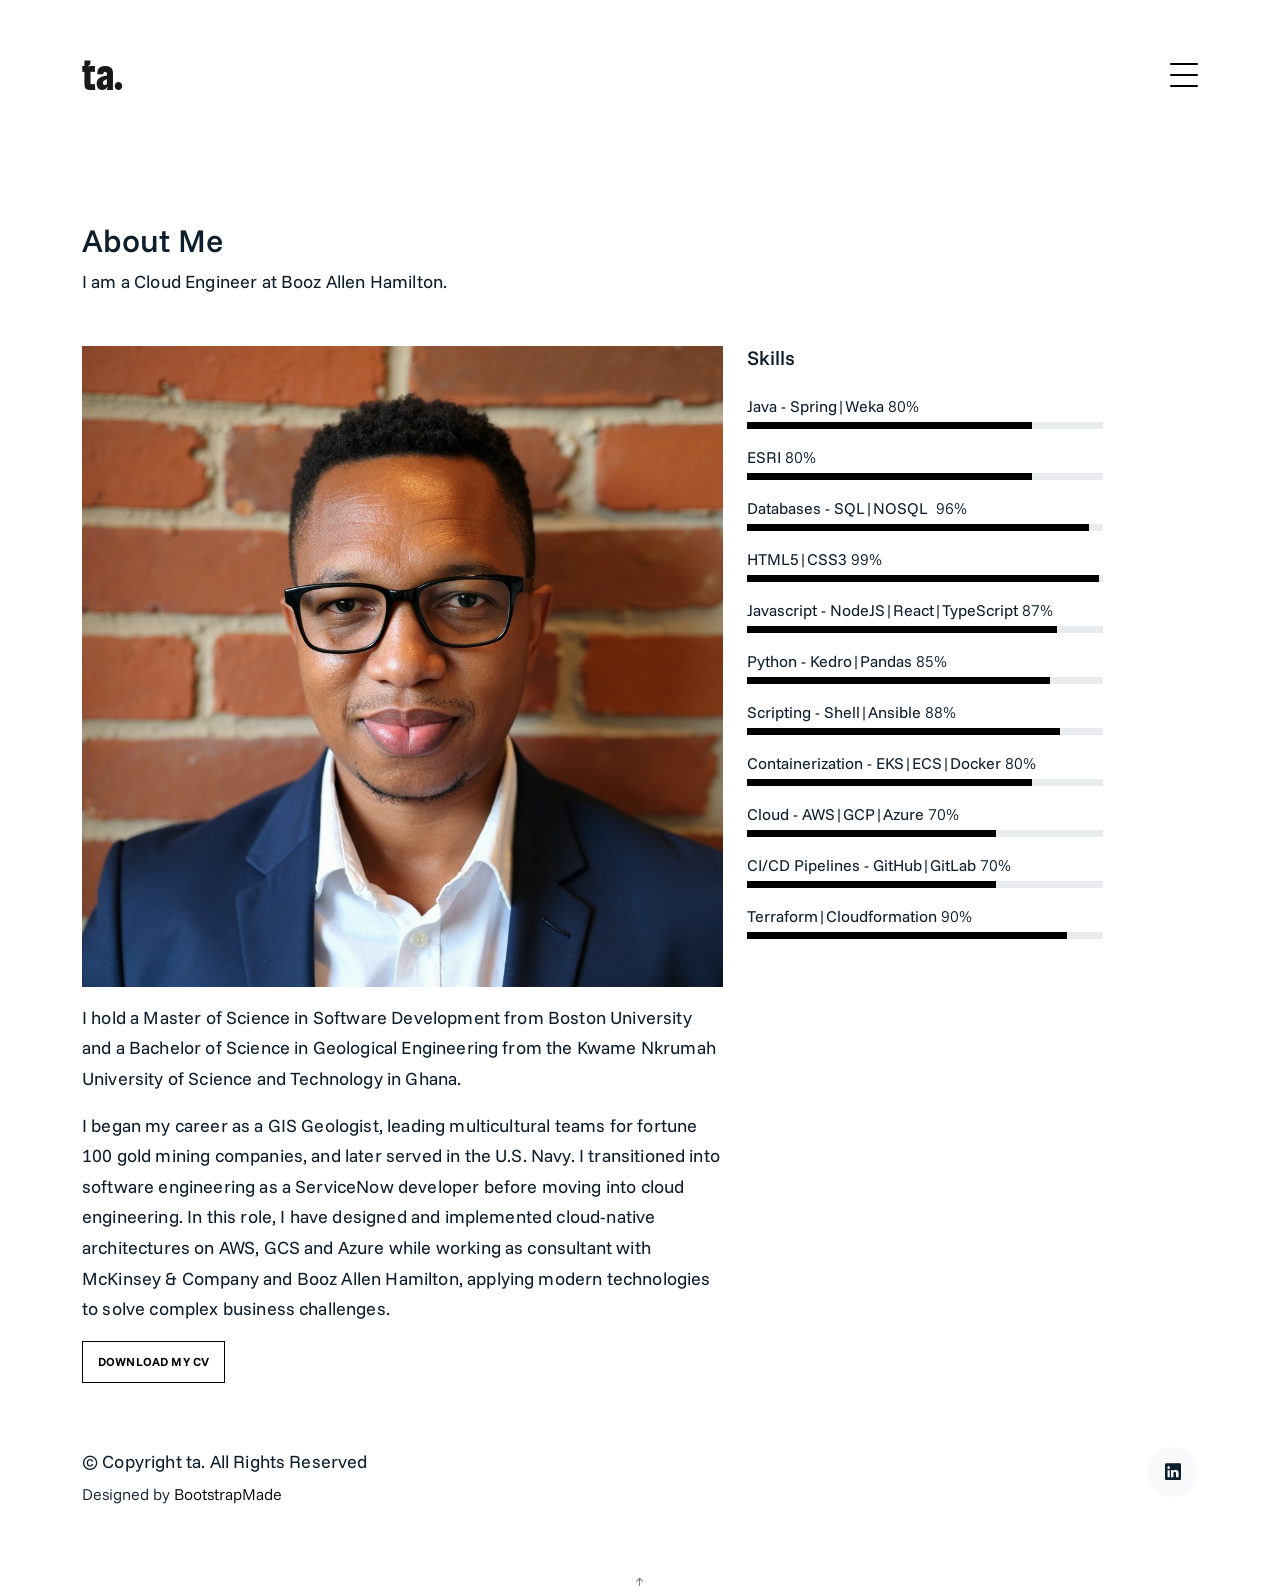
==== commit 7fff6871: "add new image" ====
--- a/about.html
+++ b/about.html
@@ -201,7 +201,7 @@
           </div>
 
           <div class="col-md-7 mb-5 mb-md-0" data-aos="fade-up">
-            <p><img src="assets/img/person_1_sq.png" alt="Image" class="img-fluid"></p>
+            <p><img src="assets/img/timabiok-2.jpeg" alt="Image" class="img-fluid"></p>
             <p>I hold a Master of Science in Software Development from Boston University and a Bachelor of Science in Geological Engineering from the Kwame Nkrumah University of Science and Technology in Ghana.
             </p>
             <p>I began my career as a GIS Geologist, leading multicultural teams for fortune 100 gold mining companies, and later served in the U.S. Navy. I transitioned into software engineering as a ServiceNow developer before moving into cloud engineering. In this role, I have designed and implemented cloud-native architectures on AWS, GCS and Azure while working as consultant with McKinsey & Company and Booz Allen Hamilton, applying modern technologies to solve complex business challenges.
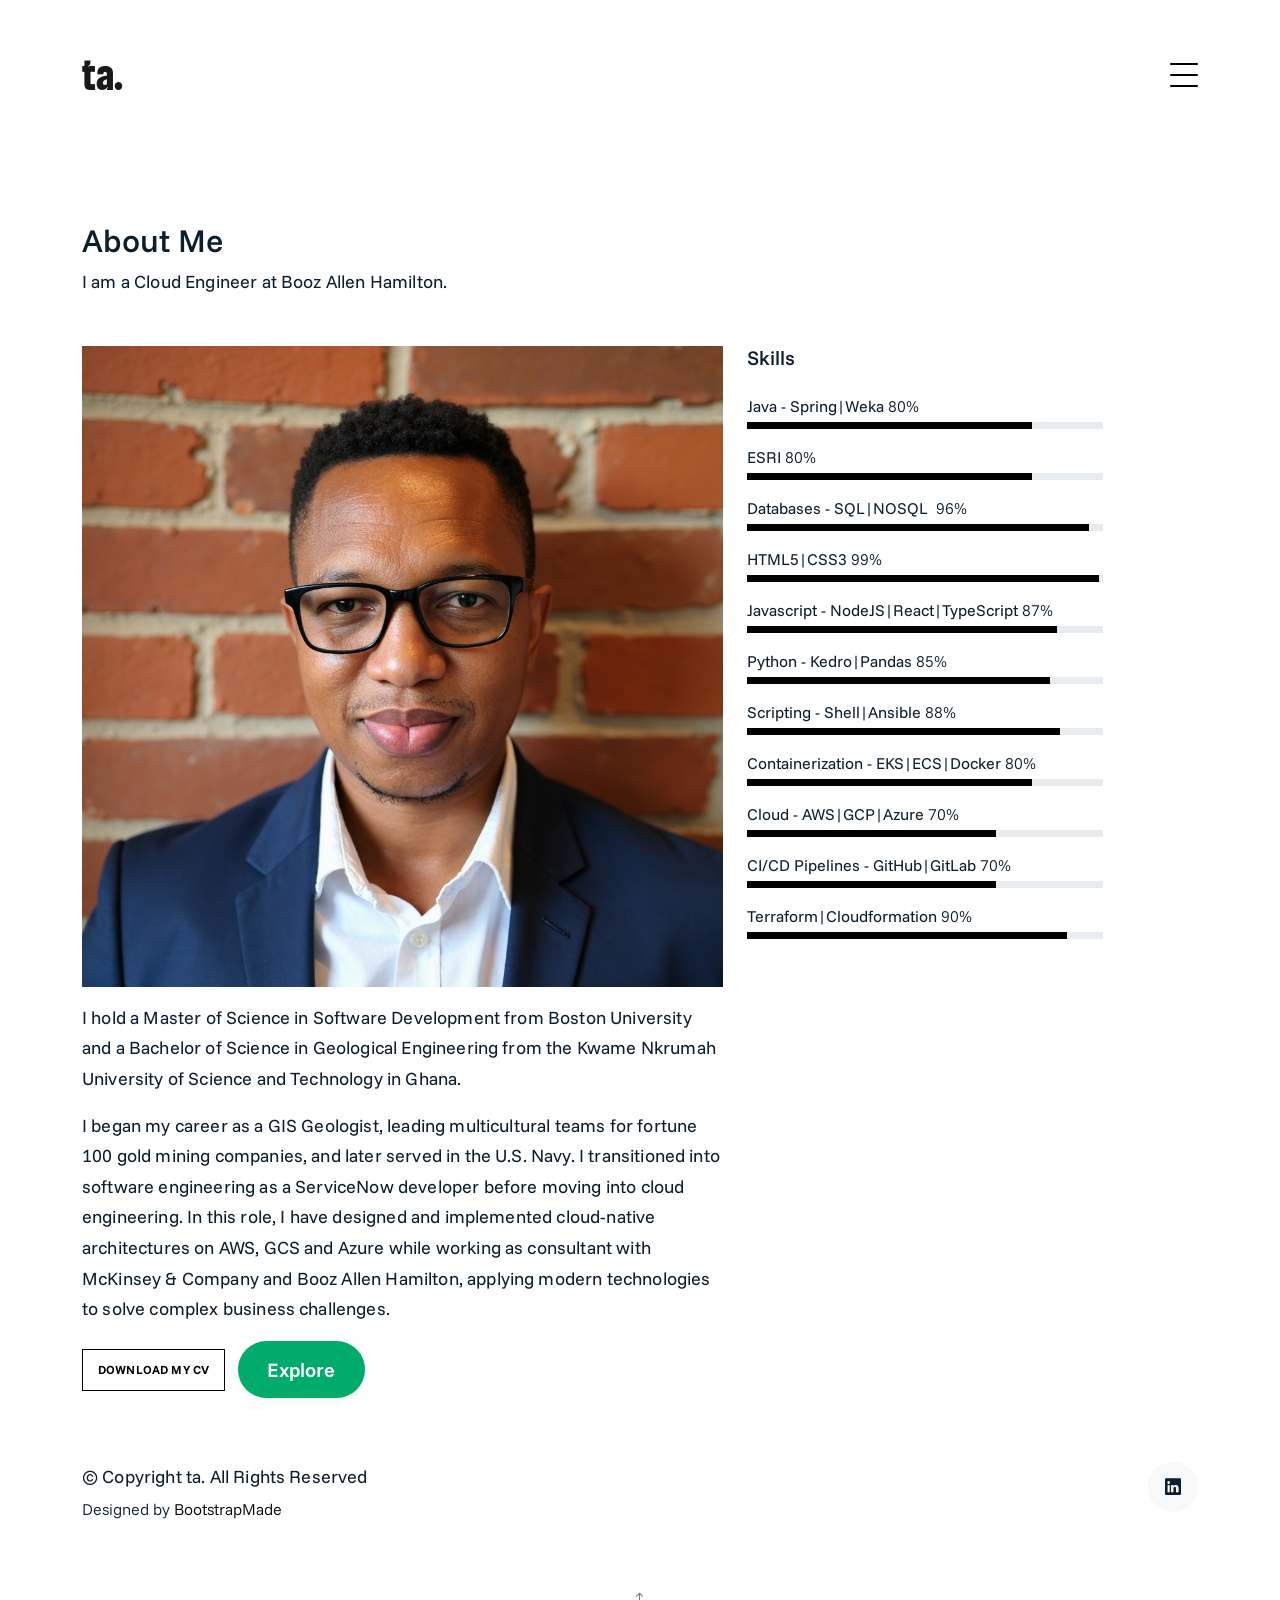
==== commit 8485f071: "add explore button" ====
--- a/about.html
+++ b/about.html
@@ -12,7 +12,7 @@
   <!-- Favicons -->
   <link href="assets/img/favicon.png" rel="icon">
   <link href="assets/img/apple-touch-icon.png" rel="apple-touch-icon">
-
+  
   <!-- Google Fonts -->
   <link rel="preconnect" href="https://fonts.googleapis.com">
   <link rel="preconnect" href="https://fonts.gstatic.com" crossorigin>
@@ -52,11 +52,8 @@
         </div>
         <div class="col-md-6 d-none d-md-block  mr-auto">
           <div class="tweet d-flex">
-            <!-- <a class="bi bi-twitter text-white mt-2 mr-3" href="https://twitter.com/tim_abiok">&nbsp;</a> -->
-            <a class="bi bi-linkedin text-white mt-2 mr-3" href="https://www.linkedin.com/in/tim-abiok/">&nbsp;</a>
-            <!-- <a class="bi bi-instagram text-white mt-2 mr-3" href="https://www.instagram.com/a.bi.ok/">&nbsp;</a> -->
-            <a class="bi bi-github text-white mt-2 mr-3" href="https://github.com/a-bi-ok">&nbsp;</a>
-            <!-- <a class="bi bi-facebook text-white mt-2 mr-3" href="https://www.facebook.com/Tim.Abiok">&nbsp;</a> -->
+            <a class="bi bi-linkedin text-white mt-2 mr-3" href="https://www.linkedin.com/in/tim-abiok">&nbsp;</a>
+            <a class="bi bi-github text-white mt-2 mr-3" href="https://github.com/timabiok">&nbsp;</a>
 
             <div>
               <!--<p><em><a href="#">t.co/v82jsk</a></em></p>-->
@@ -206,7 +203,34 @@
             </p>
             <p>I began my career as a GIS Geologist, leading multicultural teams for fortune 100 gold mining companies, and later served in the U.S. Navy. I transitioned into software engineering as a ServiceNow developer before moving into cloud engineering. In this role, I have designed and implemented cloud-native architectures on AWS, GCS and Azure while working as consultant with McKinsey & Company and Booz Allen Hamilton, applying modern technologies to solve complex business challenges.
             </p>
-            <p><a href="assets/doc/TIMOTHY-ABIOK-RESUME.docx" class="readmore">Download my CV</a></p>
+            <p><a href="assets/doc/TIMOTHY-ABIOK-RESUME.docx" class="readmore">Download my CV</a>&nbsp;&nbsp;&nbsp;<a href="/index.html" class="btn btn-success knowledgehub-btn">
+                Explore 
+              </a></p>
+            
+            <style>
+              .knowledgehub-btn {
+                background: #00ab6c;
+                border: none;
+                color: #fff;
+                padding: 0.7em 1.5em;
+                border-radius: 30px;
+                font-family: 'Funnel Sans', Arial, sans-serif;
+                font-weight: 600;
+                font-size: 1.1em;
+                box-shadow: 0 2px 8px rgba(0,171,108,0.08);
+                transition: background 0.2s;
+                display: inline-block;
+                text-align: center;
+                text-decoration: none;
+              }
+              .knowledgehub-btn:hover,
+              .knowledgehub-btn:focus {
+                background: #00885a !important;
+                color: #fff !important;
+                box-shadow: 0 4px 16px rgba(0,171,108,0.16);
+                text-decoration: none;
+              }
+            </style>
           </div>
 
         </div>
@@ -234,10 +258,7 @@
           </div>
         </div>
         <div class="col-sm-6 social text-md-end">
-          <!-- <a href="#"><span class="bi bi-twitter"></span></a> -->
-          <!-- <a href="#"><span class="bi bi-facebook"></span></a> -->
-          <!-- <a href="#"><span class="bi bi-instagram"></span></a> -->
-          <a href="#"><span class="bi bi-linkedin"></span></a>
+          <a href="https://www.linkedin.com/in/tim-abiok"><span class="bi bi-linkedin" ></span></a>
         </div>
       </div>
     </div>
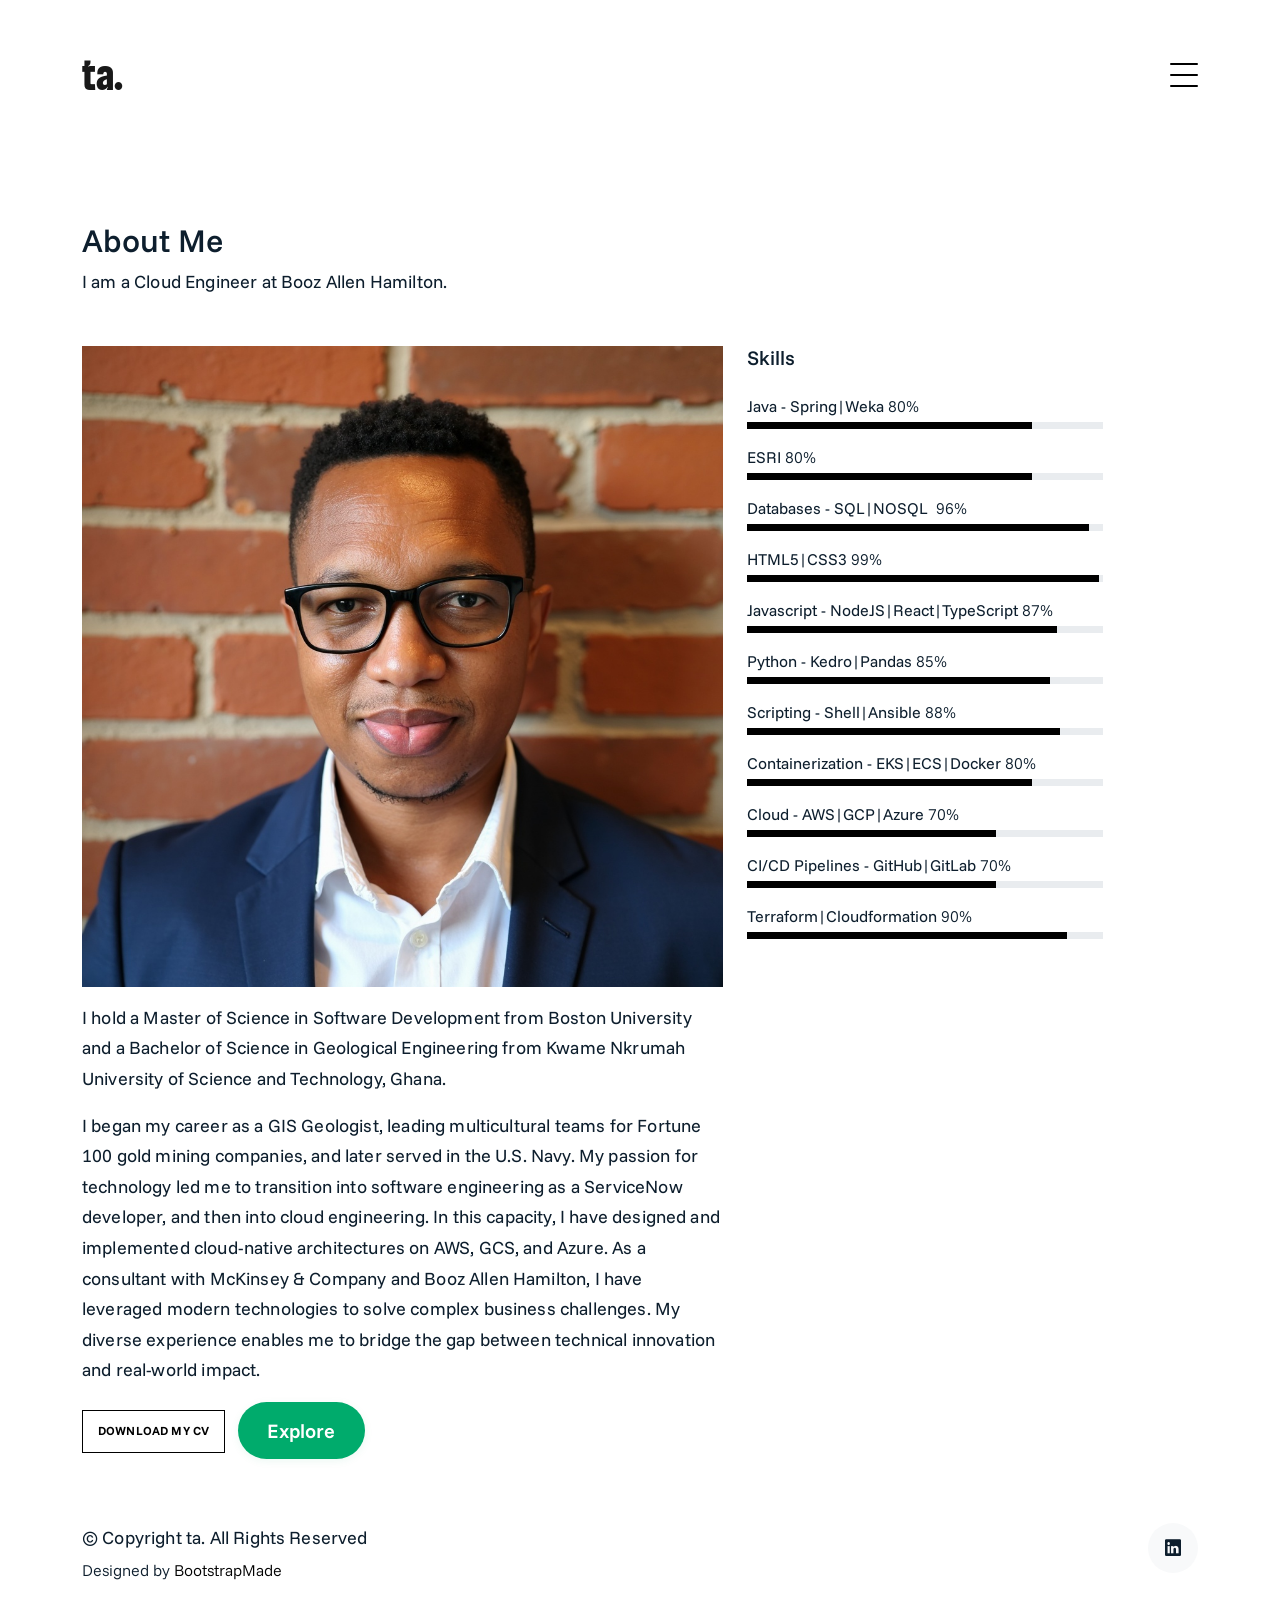
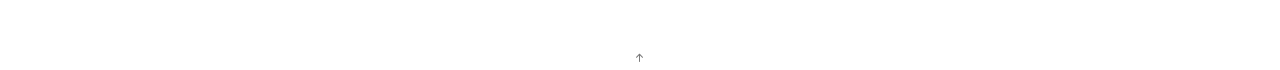
==== commit a3c58e4d: "refactor about" ====
--- a/about.html
+++ b/about.html
@@ -199,9 +199,9 @@
 
           <div class="col-md-7 mb-5 mb-md-0" data-aos="fade-up">
             <p><img src="assets/img/timabiok-2.jpeg" alt="Image" class="img-fluid"></p>
-            <p>I hold a Master of Science in Software Development from Boston University and a Bachelor of Science in Geological Engineering from the Kwame Nkrumah University of Science and Technology in Ghana.
+            <p>I hold a Master of Science in Software Development from Boston University and a Bachelor of Science in Geological Engineering from Kwame Nkrumah University of Science and Technology, Ghana.
             </p>
-            <p>I began my career as a GIS Geologist, leading multicultural teams for fortune 100 gold mining companies, and later served in the U.S. Navy. I transitioned into software engineering as a ServiceNow developer before moving into cloud engineering. In this role, I have designed and implemented cloud-native architectures on AWS, GCS and Azure while working as consultant with McKinsey & Company and Booz Allen Hamilton, applying modern technologies to solve complex business challenges.
+            <p>I began my career as a GIS Geologist, leading multicultural teams for Fortune 100 gold mining companies, and later served in the U.S. Navy. My passion for technology led me to transition into software engineering as a ServiceNow developer, and then into cloud engineering. In this capacity, I have designed and implemented cloud-native architectures on AWS, GCS, and Azure. As a consultant with McKinsey & Company and Booz Allen Hamilton, I have leveraged modern technologies to solve complex business challenges. My diverse experience enables me to bridge the gap between technical innovation and real-world impact.
             </p>
             <p><a href="assets/doc/TIMOTHY-ABIOK-RESUME.docx" class="readmore">Download my CV</a>&nbsp;&nbsp;&nbsp;<a href="/index.html" class="btn btn-success knowledgehub-btn">
                 Explore 
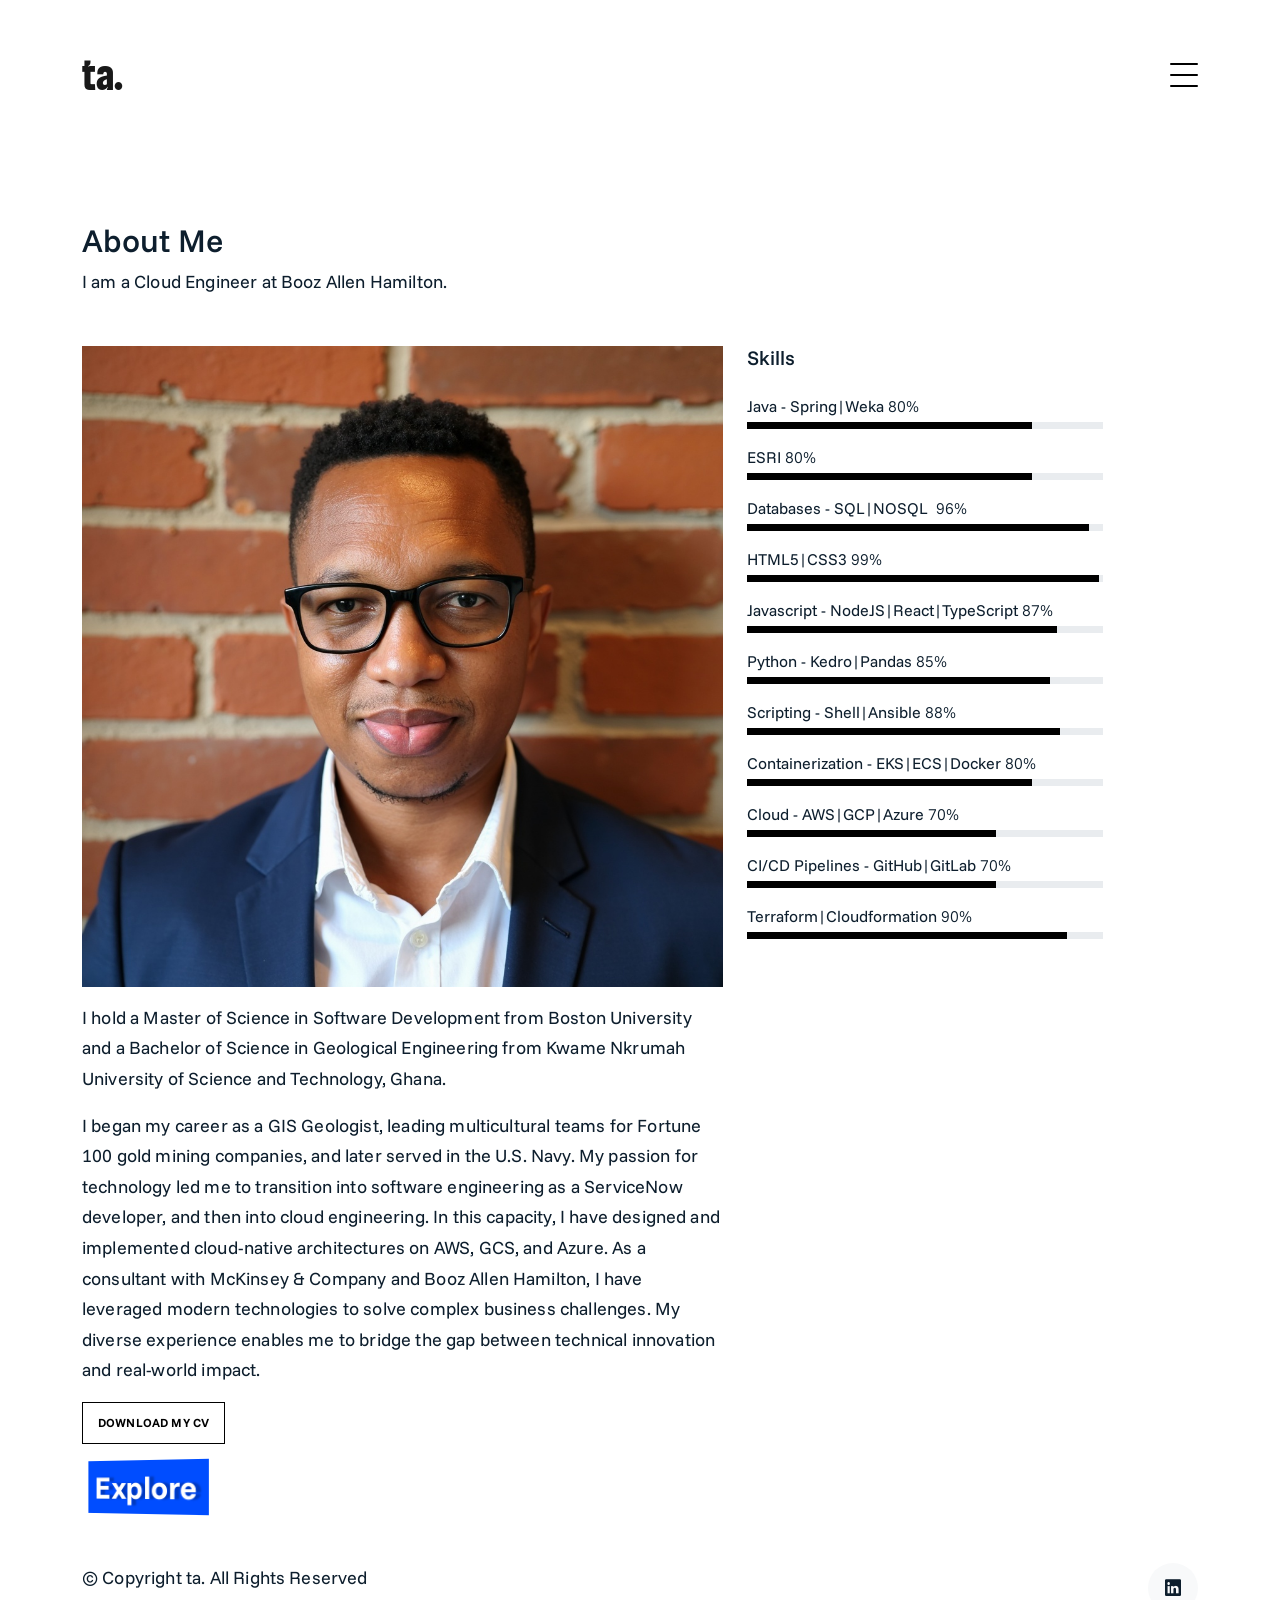
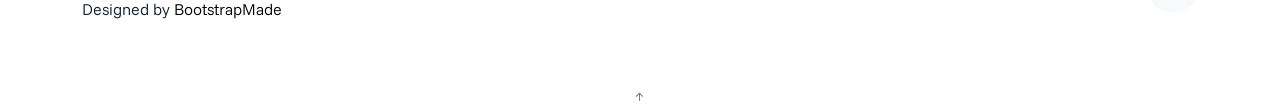
==== commit 41e77b01: "change button" ====
--- a/about.html
+++ b/about.html
@@ -203,34 +203,51 @@
             </p>
             <p>I began my career as a GIS Geologist, leading multicultural teams for Fortune 100 gold mining companies, and later served in the U.S. Navy. My passion for technology led me to transition into software engineering as a ServiceNow developer, and then into cloud engineering. In this capacity, I have designed and implemented cloud-native architectures on AWS, GCS, and Azure. As a consultant with McKinsey & Company and Booz Allen Hamilton, I have leveraged modern technologies to solve complex business challenges. My diverse experience enables me to bridge the gap between technical innovation and real-world impact.
             </p>
-            <p><a href="assets/doc/TIMOTHY-ABIOK-RESUME.docx" class="readmore">Download my CV</a>&nbsp;&nbsp;&nbsp;<a href="/index.html" class="btn btn-success knowledgehub-btn">
-                Explore 
-              </a></p>
+            <p><a href="assets/doc/TIMOTHY-ABIOK-RESUME.docx" class="readmore">Download my CV</a></p>
             
             <style>
-              .knowledgehub-btn {
-                background: #00ab6c;
-                border: none;
-                color: #fff;
-                padding: 0.7em 1.5em;
-                border-radius: 30px;
-                font-family: 'Funnel Sans', Arial, sans-serif;
-                font-weight: 600;
-                font-size: 1.1em;
-                box-shadow: 0 2px 8px rgba(0,171,108,0.08);
-                transition: background 0.2s;
-                display: inline-block;
-                text-align: center;
-                text-decoration: none;
-              }
-              .knowledgehub-btn:hover,
-              .knowledgehub-btn:focus {
-                background: #00885a !important;
-                color: #fff !important;
-                box-shadow: 0 4px 16px rgba(0,171,108,0.16);
-                text-decoration: none;
-              }
+              
+            /* CSS */
+            .button-92 {
+              --c: #fff;
+              /* text color */
+              background: linear-gradient(90deg, #0000 33%, #fff5, #0000 67%) var(--_p,100%)/300% no-repeat,
+                #004dff;
+              /* background color */
+              color: #0000;
+              border: none;
+              transform: perspective(500px) rotateY(calc(20deg*var(--_i,-1)));
+              text-shadow: calc(var(--_i,-1)* 0.08em) -.01em 0   var(--c),
+                calc(var(--_i,-1)*-0.08em)  .01em 2px #0004;
+              outline-offset: .1em;
+              transition: 0.3s;
+            }
+
+            .button-92:hover,
+            .button-92:focus-visible {
+              --_p: 0%;
+              --_i: 1;
+            }
+
+            .button-92:active {
+              text-shadow: none;
+              color: var(--c);
+              box-shadow: inset 0 0 9e9q #0005;
+              transition: 0s;
+            }
+
+            .button-92 {
+              font-weight: bold;
+              font-size: 2rem;
+              margin: 0;
+              cursor: pointer;
+              padding: .1em .3em;
+            }
             </style>
+
+            <!-- HTML !-->
+            <button class="button-92" role="button" onclick="location.href='/index.html'">Explore</button>
+
           </div>
 
         </div>
